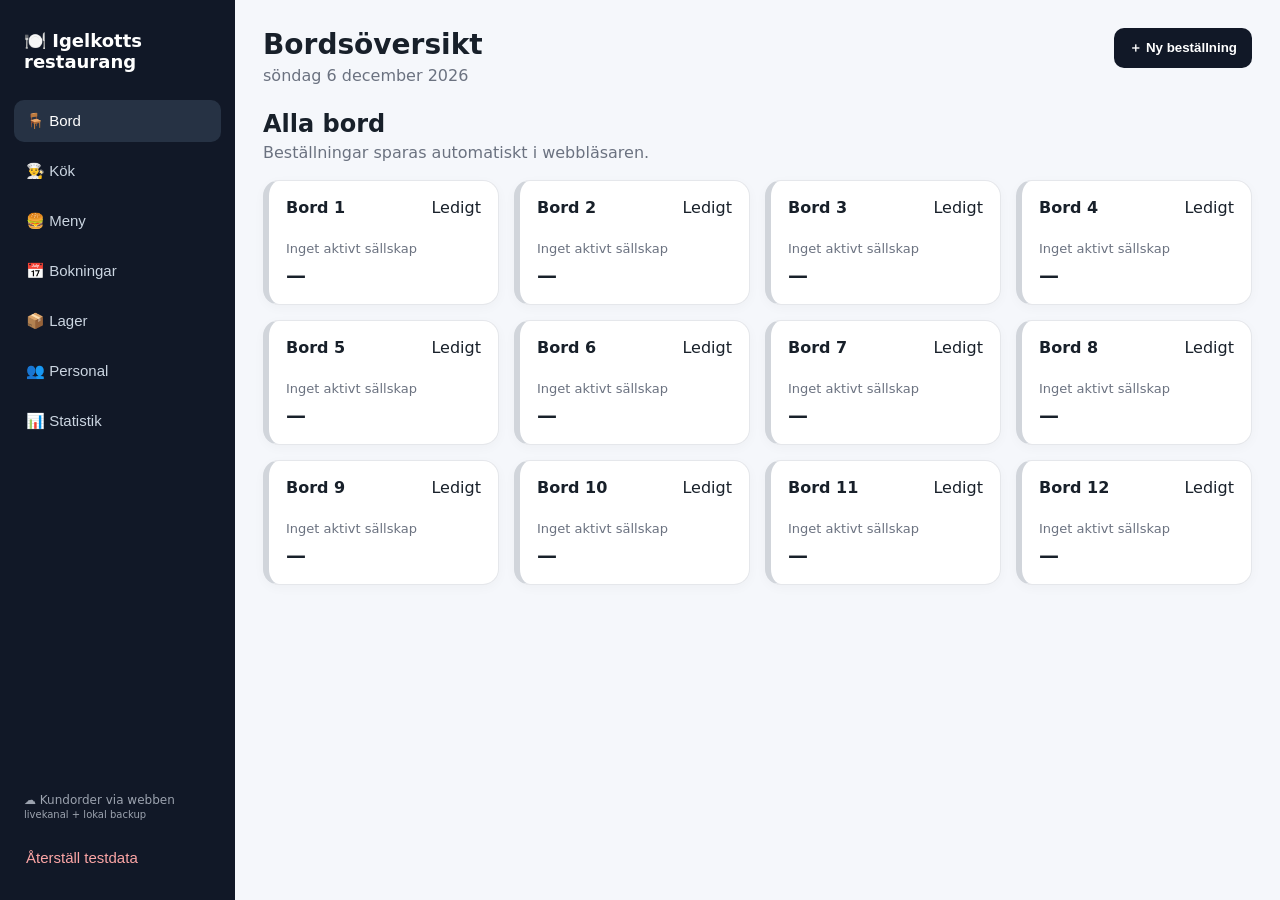
==== index.html @ 31b63486 "Add files via upload" ====
<!doctype html>
<html lang="sv">
<head>
<meta charset="utf-8"><meta name="viewport" content="width=device-width,initial-scale=1">
<title>Igelkotts restaurang – webblagring</title>
<link rel="stylesheet" href="style.css">
</head>
<body>
<aside class="sidebar">
  <div class="brand">🍽️ <span>Igelkotts restaurang</span></div>
  <button class="nav active" data-view="tables">🪑 Bord</button>
  <button class="nav" data-view="kitchen">👨‍🍳 Kök</button>
  <button class="nav" data-view="menu">🍔 Meny</button>
  <button class="nav" data-view="bookings">📅 Bokningar</button>
  <button class="nav" data-view="inventory">📦 Lager</button>
  <button class="nav" data-view="staff">👥 Personal</button>
  <button class="nav" data-view="stats">📊 Statistik</button>
  <div class="sidebar-bottom">
    <div class="storage">☁️ Kundorder via webben<br><small>livekanal + lokal backup</small></div>
    <button id="resetData" class="danger-link">Återställ testdata</button>
  </div>
</aside>

<main class="main">
<header class="topbar">
  <div><h1 id="pageTitle">Bordsöversikt</h1><p id="dateText"></p></div>
  <div class="top-actions"><div id="serverBell" class="bell hidden">🔔 <span id="bellText"></span></div><button id="newOrderBtn" class="primary">＋ Ny beställning</button></div>
</header>

<section id="tablesView" class="view">
  <div class="toolbar"><div><h2>Alla bord</h2><p>Beställningar sparas automatiskt i webbläsaren.</p></div></div>
  <div class="tables-grid" id="tablesGrid"></div>
</section>

<section id="kitchenView" class="view hidden">
  <div class="toolbar"><div><h2>Kök</h2><p>Kocken kan markera order som klar för servering.</p></div></div>
  <div id="kitchenList" class="cards"></div>
</section>

<section id="menuView" class="view hidden">
  <div class="toolbar"><div><h2>Meny</h2><p>Lägg till, ändra eller ta bort rätter. Sök i menyn vid beställning.</p></div><button class="primary" id="addItemBtn">＋ Lägg till rätt</button></div>
  <div id="menuList" class="menu-admin"></div>
</section>

<section id="bookingsView" class="view hidden">
  <div class="toolbar"><div><h2>Bokningar</h2><p>Enkel bokningslista för demo.</p></div><button class="primary" id="addBookingBtn">＋ Ny bokning</button></div>
  <div id="bookingList" class="cards"></div>
</section>

<section id="inventoryView" class="view hidden">
  <div class="toolbar"><div><h2>Lager</h2><p>Testlager med lågt-lager-varningar.</p></div><button class="primary" id="addStockBtn">＋ Lägg till lagerpost</button></div>
  <div id="inventoryList" class="cards"></div>
</section>

<section id="staffView" class="view hidden">
  <div class="toolbar"><div><h2>Personal & roller</h2><p>Demolista över personal.</p></div></div>
  <div id="staffList" class="cards"></div>
</section>

<section id="statsView" class="view hidden">
  <div class="toolbar"><div><h2>Statistik</h2><p>Registrerad försäljning.</p></div></div>
  <div id="statsCards" class="stats-cards"></div>
  <div class="panel"><h3>Senaste betalningar</h3><div id="salesList"></div></div>
</section>
</main>

<div id="orderModal" class="modal hidden"><div class="modal-card order-card">
  <div class="modal-head"><div><span class="eyebrow">Beställning</span><h2 id="orderTitle">Bord 1</h2></div><button class="close" data-close="orderModal">×</button></div>
  <div class="order-tools"><input id="menuSearch" placeholder="🔎 Sök rätt..."><select id="moveTable"><option value="">Flytta bord...</option></select><button id="parkOrder" class="secondary">⏸ Parkera</button></div>
  <div class="order-layout">
    <div class="menu-picker"><div class="category-tabs" id="categoryTabs"></div><div id="menuPicker" class="menu-picker-grid"></div></div>
    <div class="current-order"><h3>Aktuell nota</h3><div id="orderItems" class="order-items"></div><textarea id="orderNote" placeholder="Kommentar till köket..."></textarea>
      <div class="total-row"><span>Summa</span><strong id="orderTotal">0 kr</strong></div>
      <div class="order-actions"><button class="secondary" id="saveOrder">Spara</button><button class="primary" id="sendKitchen">Skicka till köket</button><button class="primary" id="payOrder">Till kassan</button></div>
    </div>
  </div>
</div></div>

<div id="paymentModal" class="modal hidden"><div class="modal-card payment-card">
  <div class="modal-head"><div><span class="eyebrow">Kassa</span><h2 id="paymentTitle">Betalning</h2></div><button class="close" data-close="paymentModal">×</button></div>
  <div class="payment-total" id="paymentTotal">0 kr</div>
  <label>Rabatt (%)<input id="discountInput" type="number" min="0" max="100" value="0"></label>
  <div class="payment-methods"><button class="payment-method active" data-method="Kort">💳 Kort</button><button class="payment-method" data-method="Kontant">💵 Kontant</button><button class="payment-method" data-method="Swish">📱 Swish</button></div>
  <div id="cardBox" class="pay-box"><label>Demo-kortkod (4 siffror)<input id="cardCode" inputmode="numeric" maxlength="4" placeholder="1234"></label><div id="cardCustomer" class="hint"></div></div>
  <div id="cashBox" class="pay-box hidden"><label>Kund betalar<input id="cashGiven" type="number" min="0" step="1" placeholder="0"></label><div class="cash-buttons"><button data-cash="100">100</button><button data-cash="200">200</button><button data-cash="500">500</button><button data-cash="1000">1000</button></div><div class="change" id="changeText">Växel: –</div></div>
  <div id="swishBox" class="pay-box hidden"><div class="qr" id="qr"></div><strong>Swish till: Igelkotts restaurang</strong><div class="demo">DEMO – EJ RIKTIG BETALNING</div></div>
  <div class="final-row"><span>Att betala</span><strong id="finalTotal">0 kr</strong></div><button class="primary full" id="completePayment">✓ Genomför betalning</button>
</div></div>

<div id="itemModal" class="modal hidden"><div class="modal-card small-card">
  <div class="modal-head"><h2 id="itemModalTitle">Lägg till rätt</h2><button class="close" data-close="itemModal">×</button></div>
  <input type="hidden" id="editItemId"><label>Namn<input id="itemName"></label><label>Kategori<input id="itemCategory"></label><label>Pris (kr)<input id="itemPrice" type="number" min="0"></label><label>Emoji<input id="itemEmoji" placeholder="🍽️"></label>
  <button class="primary full" id="saveMenuItem">Spara rätt</button>
</div></div>

<div id="bookingModal" class="modal hidden"><div class="modal-card small-card">
  <div class="modal-head"><h2>Ny bokning</h2><button class="close" data-close="bookingModal">×</button></div>
  <label>Namn<input id="bookingName"></label><label>Datum<input id="bookingDate" type="date"></label><label>Tid<input id="bookingTime" type="time"></label><label>Antal<input id="bookingParty" type="number" min="1" value="2"></label>
  <button class="primary full" id="saveBooking">Spara bokning</button>
</div></div>

<div id="stockModal" class="modal hidden"><div class="modal-card small-card">
  <div class="modal-head"><h2>Lagerpost</h2><button class="close" data-close="stockModal">×</button></div>
  <label>Artikel<input id="stockName"></label><label>Antal<input id="stockQty" type="number" min="0" value="0"></label><label>Miniminivå<input id="stockMin" type="number" min="0" value="5"></label>
  <button class="primary full" id="saveStock">Spara lagerpost</button>
</div></div>

<div id="toast" class="toast hidden"></div>
<script src="ntfy-config.js"></script><script src="script.js"></script>
</body></html>
---- style.css ----
*{box-sizing:border-box}body{margin:0;font-family:Inter,system-ui,-apple-system,Segoe UI,sans-serif;background:#f5f7fb;color:#18202a}.sidebar{position:fixed;inset:0 auto 0 0;width:235px;background:#111827;color:#fff;padding:22px 14px;display:flex;flex-direction:column;gap:8px}.brand{font-size:18px;font-weight:800;padding:8px 10px 20px}.nav,.danger-link{border:0;background:transparent;color:#cbd5e1;text-align:left;padding:12px;border-radius:10px;font-size:15px;cursor:pointer}.nav:hover,.nav.active{background:#263244;color:#fff}.sidebar-bottom{margin-top:auto}.storage{font-size:12px;color:#9ca3af;padding:12px 10px 16px}.danger-link{color:#fca5a5;width:100%}.main{margin-left:235px;padding:28px;min-height:100vh}.topbar{display:flex;justify-content:space-between;align-items:flex-start;margin-bottom:25px}.topbar h1{margin:0 0 5px;font-size:28px}.topbar p,.toolbar p{margin:0;color:#6b7280}.top-actions{display:flex;gap:10px;align-items:center}.bell{background:#dcfce7;color:#166534;padding:10px 14px;border-radius:12px;font-weight:700}.hidden{display:none!important}.primary,.secondary,.payment-method,.cash-buttons button{border:0;border-radius:10px;padding:11px 15px;cursor:pointer;font-weight:700}.primary{background:#111827;color:#fff}.secondary,.payment-method,.cash-buttons button{background:#e5e7eb;color:#111827}.toolbar{display:flex;justify-content:space-between;align-items:center;margin-bottom:18px}.toolbar h2{margin:0 0 5px}.tables-grid{display:grid;grid-template-columns:repeat(auto-fill,minmax(190px,1fr));gap:15px}.table-card,.panel,.card,.menu-admin-item{background:#fff;border:1px solid #e5e7eb;border-radius:16px;box-shadow:0 3px 12px #00000008}.table-card{padding:17px;cursor:pointer;border-left:6px solid #d1d5db}.table-card.busy{border-left-color:#f59e0b}.table-card.pay{border-left-color:#22c55e}.table-top,.final-row,.total-row{display:flex;justify-content:space-between;align-items:center}.table-number{font-weight:800}.table-status{font-size:12px;color:#6b7280}.table-meta{margin-top:24px;color:#6b7280;font-size:13px}.table-total{font-size:20px;font-weight:800;margin-top:7px}.modal{position:fixed;inset:0;background:#11182799;display:flex;align-items:center;justify-content:center;padding:20px;z-index:10}.modal-card{background:#fff;border-radius:18px;width:min(1050px,100%);max-height:92vh;overflow:auto;padding:22px}.small-card{width:min(450px,100%)}.payment-card{width:min(520px,100%)}.modal-head{display:flex;justify-content:space-between;align-items:flex-start;margin-bottom:18px}.modal-head h2{margin:2px 0 0}.eyebrow{font-size:11px;text-transform:uppercase;letter-spacing:.12em;color:#6b7280}.close{border:0;background:#f3f4f6;border-radius:8px;font-size:22px;cursor:pointer;width:38px;height:38px}.order-tools{display:flex;gap:8px;margin-bottom:15px;flex-wrap:wrap}.order-tools input,.order-tools select{flex:1;min-width:180px;padding:11px;border:1px solid #d1d5db;border-radius:10px}.order-layout{display:grid;grid-template-columns:1.4fr 1fr;gap:20px}.category-tabs{display:flex;gap:7px;flex-wrap:wrap;margin-bottom:12px}.category-tab{border:0;background:#eef2f7;border-radius:999px;padding:8px 12px;cursor:pointer}.category-tab.active{background:#111827;color:#fff}.menu-picker-grid{display:grid;grid-template-columns:repeat(auto-fill,minmax(130px,1fr));gap:10px}.food-card{border:1px solid #e5e7eb;background:#fff;border-radius:13px;padding:12px;text-align:left;cursor:pointer}.food-card:hover{border-color:#111827}.food-card .emoji{font-size:28px;display:block}.food-card strong,.food-card small{display:block}.food-card small{color:#6b7280;margin-top:4px}.current-order{border-left:1px solid #e5e7eb;padding-left:20px}.order-items{min-height:150px}.order-line{display:flex;justify-content:space-between;gap:10px;padding:11px 0;border-bottom:1px solid #eef0f3}.order-line small{display:block;color:#6b7280}.qty{display:flex;align-items:center;gap:6px}.qty button{border:0;background:#eef2f7;border-radius:7px;width:30px;height:30px;cursor:pointer}.qty .remove{background:#fee2e2;color:#991b1b}.current-order textarea{width:100%;min-height:75px;margin:12px 0;padding:10px;border:1px solid #d1d5db;border-radius:10px;resize:vertical}.total-row{padding:14px 0;border-top:1px solid #e5e7eb}.total-row strong{font-size:21px}.order-actions{display:flex;gap:8px;flex-wrap:wrap}.payment-total{text-align:center;font-size:34px;font-weight:900;margin:8px 0 20px}.payment-card label,.small-card label{display:block;font-size:13px;font-weight:700;margin:12px 0}.payment-card input,.small-card input{display:block;width:100%;margin-top:6px;padding:11px;border:1px solid #d1d5db;border-radius:10px}.payment-methods{display:grid;grid-template-columns:repeat(3,1fr);gap:8px;margin:14px 0}.payment-method.active{background:#111827;color:#fff}.pay-box{padding:12px;background:#f8fafc;border-radius:12px;margin:12px 0}.cash-buttons{display:flex;gap:6px;flex-wrap:wrap}.change{font-size:18px;font-weight:800;margin-top:10px}.hint{margin-top:8px;color:#166534;font-weight:700}.qr{width:190px;height:190px;margin:8px auto 12px;background:repeating-conic-gradient(#111 0 8deg,#fff 8deg 16deg);border:14px solid #fff;box-shadow:0 0 0 1px #ddd}.demo{text-align:center;color:#b91c1c;font-weight:900;margin-top:8px}.final-row{font-size:18px;padding:14px 0}.full{width:100%}.menu-admin{display:grid;gap:9px}.menu-admin-item{padding:12px;display:flex;align-items:center;gap:12px}.food-icon{font-size:28px}.menu-actions{margin-left:auto;display:flex;gap:6px}.icon-btn{border:0;background:#eef2f7;border-radius:8px;padding:8px;cursor:pointer}.cards{display:grid;gap:12px}.card{padding:15px}.card h3{margin:0 0 5px}.card p{margin:5px 0;color:#6b7280}.card-actions{display:flex;gap:8px;margin-top:10px;flex-wrap:wrap}.stats-cards{display:grid;grid-template-columns:repeat(3,1fr);gap:14px;margin-bottom:18px}.stat-card{background:#fff;border:1px solid #e5e7eb;border-radius:16px;padding:18px}.stat-card span{display:block;color:#6b7280}.stat-card strong{display:block;font-size:24px;margin-top:5px}.sale-row{display:flex;justify-content:space-between;padding:12px 0;border-bottom:1px solid #eee}.empty{color:#6b7280;padding:30px;text-align:center}.toast{position:fixed;right:20px;bottom:20px;background:#111827;color:#fff;padding:13px 17px;border-radius:12px;z-index:30}@media(max-width:800px){.sidebar{position:static;width:auto;height:auto;display:grid;grid-template-columns:repeat(3,1fr)}.brand{grid-column:1/-1}.sidebar-bottom{grid-column:1/-1}.main{margin:0;padding:16px}.order-layout{grid-template-columns:1fr}.current-order{border-left:0;border-top:1px solid #e5e7eb;padding-left:0;padding-top:15px}.stats-cards{grid-template-columns:1fr}.topbar{gap:10px;flex-direction:column}}
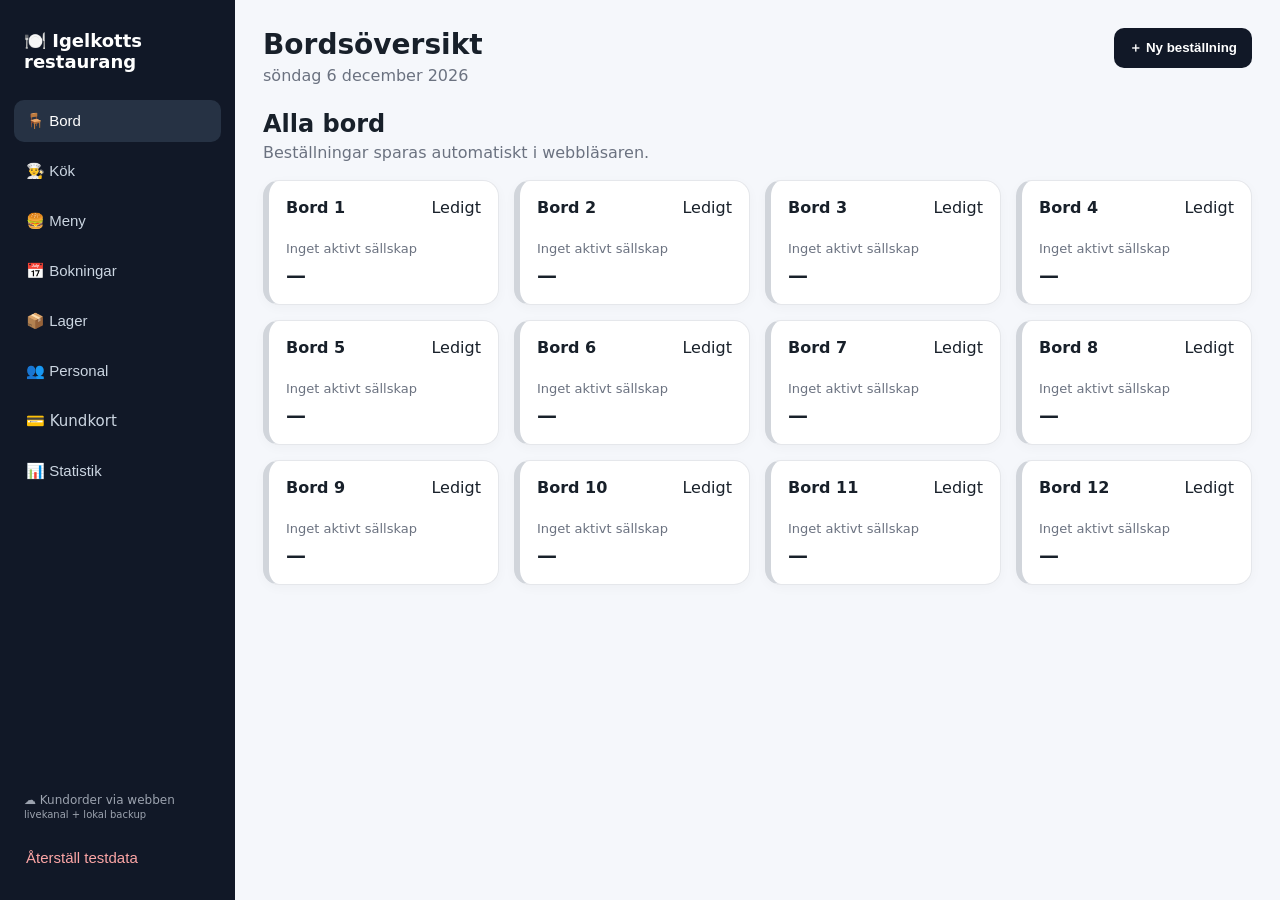
==== commit 3e4f634b: "Add files via upload" ====
--- a/index.html
+++ b/index.html
@@ -14,6 +14,7 @@
   <button class="nav" data-view="bookings">📅 Bokningar</button>
   <button class="nav" data-view="inventory">📦 Lager</button>
   <button class="nav" data-view="staff">👥 Personal</button>
+    <a class="nav" href="kort.html" style="text-decoration:none">💳 Kundkort</a>
   <button class="nav" data-view="stats">📊 Statistik</button>
   <div class="sidebar-bottom">
     <div class="storage">☁️ Kundorder via webben<br><small>livekanal + lokal backup</small></div>
